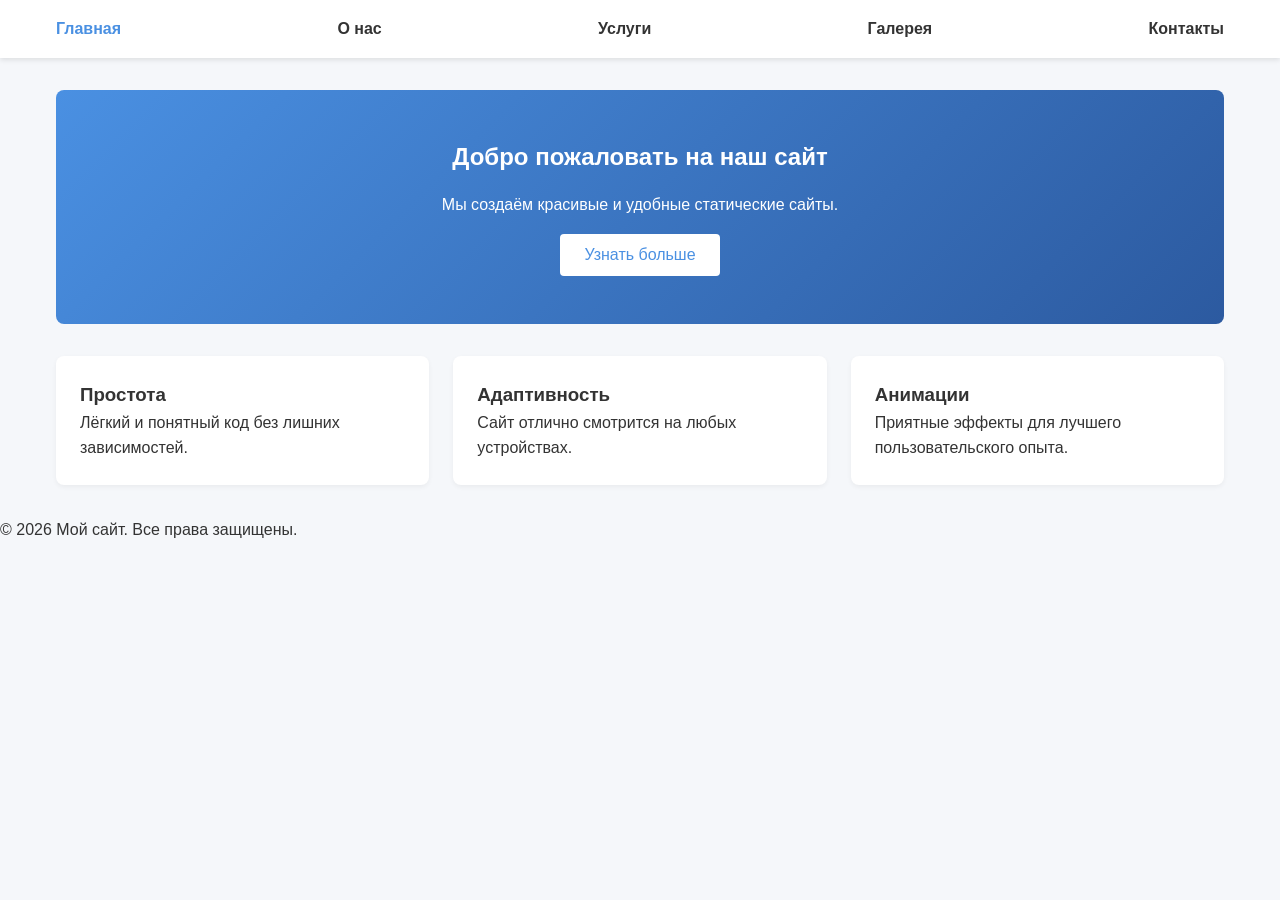
==== index.html @ 513c691a "Add new files and modifed README.md" ====
<!DOCTYPE html>
<html lang="en">
<head>
    <meta charset="UTF-8">
    <meta name="viewport" content="width=device-width, initial-scale=1.0">
    <title>Document</title>
</head>
<body>
     <meta charset="UTF-8" />
  <meta name="viewport" content="width=device-width, initial-scale=1.0" />
  <title>Главная | Мой сайт</title>
  <link rel="stylesheet" href="css/style.css" />
</head>
<body>
  <header>
    <nav>
      <a href="index.html" class="active">Главная</a>
      <a href="about.html">О нас</a>
      <a href="services.html">Услуги</a>
      <a href="gallery.html">Галерея</a>
      <a href="contact.html">Контакты</a>
    </nav>
  </header>

  <main>
    <section class="hero">
      <h1>Добро пожаловать на наш сайт</h1>
      <p>Мы создаём красивые и удобные статические сайты.</p>
      <button id="cta-button">Узнать больше</button>
    </section>

    <section class="features">
      <div class="card fade-in">
        <h3>Простота</h3>
        <p>Лёгкий и понятный код без лишних зависимостей.</p>
      </div>
      <div class="card fade-in">
        <h3>Адаптивность</h3>
        <p>Сайт отлично смотрится на любых устройствах.</p>
      </div>
      <div class="card fade-in">
        <h3>Анимации</h3>
        <p>Приятные эффекты для лучшего пользовательского опыта.</p>
      </div>
    </section>
  </main>

  <footer>
    <p>&copy; 2026 Мой сайт. Все права защищены.</p>
  </footer>

  <script src="js/script.js"></script>
</body>
</html>
---- css/style.css ----
:root {
  --primary: #4a90e2;
  --secondary: #f5f7fa;
  --dark: #333;
  --light: #fff;
}

* { box-sizing: border-box; margin: 0; padding: 0; }

body {
  font-family: Arial, sans-serif;
  line-height: 1.6;
  color: var(--dark);
  background: var(--secondary);
}

header {
  background: var(--light);
  padding: 1rem 0;
  box-shadow: 0 2px 5px rgba(0,0,0,0.1);
}

nav {
  max-width: 1200px;
  margin: 0 auto;
  display: flex;
  justify-content: space-between;
  align-items: center;
  flex-wrap: wrap;
  gap: 1rem;
  padding: 0 1rem;
}

nav a {
  text-decoration: none;
  color: var(--dark);
  font-weight: 600;
  transition: color 0.3s;
}

nav a:hover, nav a.active {
  color: var(--primary);
}

main {
  max-width: 1200px;
  margin: 2rem auto;
  padding: 0 1rem;
}

.hero {
  text-align: center;
  padding: 3rem 1rem;
  background: linear-gradient(135deg, var(--primary), #2c5aa0);
  color: var(--light);
  border-radius: 8px;
  margin-bottom: 2rem;
}

.hero h1 { margin-bottom: 1rem; }

#cta-button {
  margin-top: 1rem;
  padding: 0.75rem 1.5rem;
  background: var(--light);
  color: var(--primary);
  border: none;
  border-radius: 4px;
  cursor: pointer;
  font-size: 1rem;
  transition: transform 0.2s, background 0.2s;
}

#cta-button:hover {
  transform: scale(1.05);
  background: #eef2f7;
}

.features, .team, .services-grid, .gallery-grid {
  display: grid;
  grid-template-columns: repeat(auto-fit, minmax(300px, 1fr));
  gap: 1.5rem;
  margin-top: 2rem;
}

.card, .member, .service-card {
  background: var(--light);
  padding: 1.5rem;
  border-radius: 8px;
  box-shadow: 0 2px 5px rgba(0,0,0,0.05);
}

.member img {
  width: 100%;
  height: 250px;
  object-fit: cover;
  border-radius: 8px;
  margin-bottom: 1rem;
}

.service-card .action-btn {
  margin-top: 1rem;
  padding: 0.5rem 1rem;
  background: var(--primary);
  color: var(--light);
  border: none;
  border-radius: 4px;
  cursor: pointer;
}

.gallery-item {
  width: 100%;
  border-radius: 8px;
  display: block;
  transition: transform 0.3s ease;
}

.zoom-on-hover:hover { transform: scale(1.05); }

.contact-form-wrapper {
  max-width: 500px;
  margin: 0 auto;
}

form label { display: block; margin-top: 1rem; font-weight: 600; }
form input, form textarea {
  width: 100%;
  padding: 0.75rem;
  margin-top: 0.5rem;
  border: 1px solid #ccc;
  border-radius: 4px;
}

form button {
  margin-top: 1.5rem;
}
@keyframes shake {
  0% { transform: translateX(0); }
  10% { transform: translateX(-5px); }
  20% { transform: translateX(5px); }
  30% { transform: translateX(-5px); }
  40% { transform: translateX(5px); }
  50% { transform: translateX(-5px); }
  60% { transform: translateX(5px); }
  70% { transform: translateX(-5px); }
  80% { transform: translateX(5px); }
  90% { transform: translateX(-5px); }
  100% { transform: translateX(0); }
}
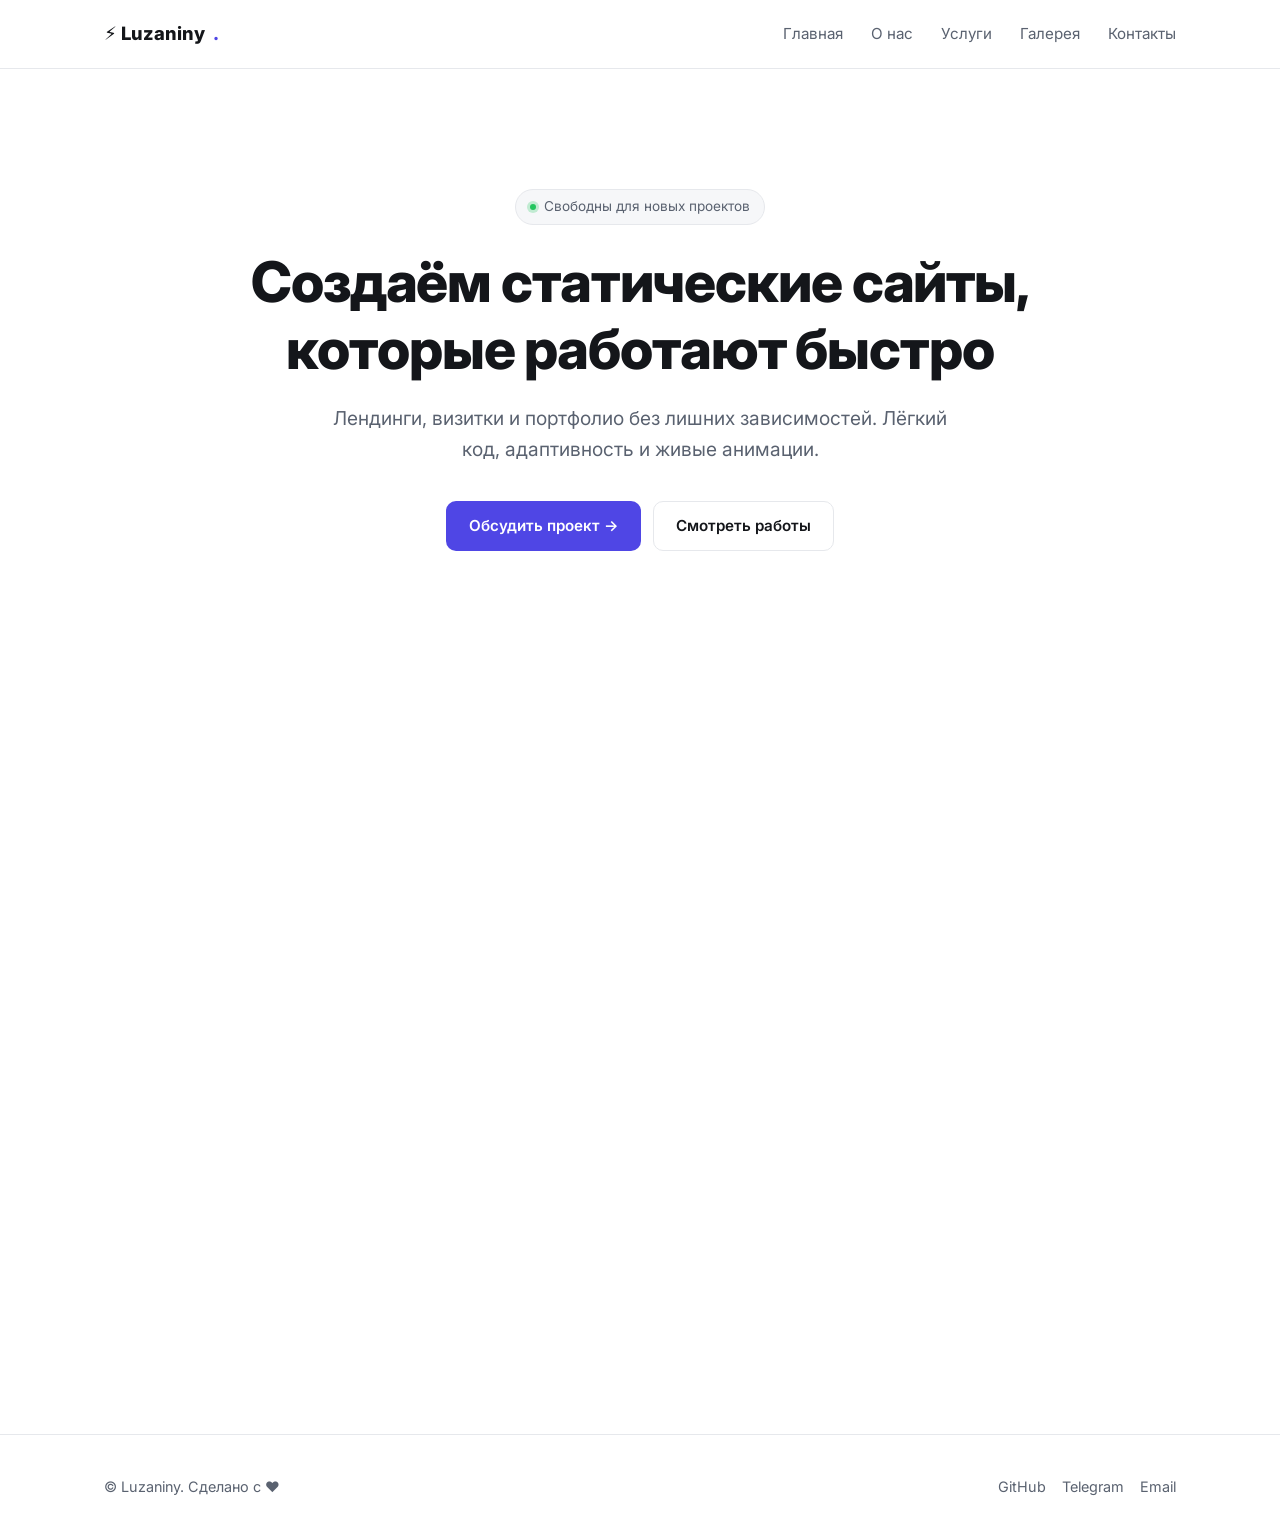
==== commit 9a0f48d1: "Updates all files" ====
--- a/index.html
+++ b/index.html
@@ -1,54 +1,116 @@
 <!DOCTYPE html>
-<html lang="en">
+<html lang="ru">
 <head>
-    <meta charset="UTF-8">
-    <meta name="viewport" content="width=device-width, initial-scale=1.0">
-    <title>Document</title>
-</head>
-<body>
-     <meta charset="UTF-8" />
+  <meta charset="UTF-8" />
   <meta name="viewport" content="width=device-width, initial-scale=1.0" />
-  <title>Главная | Мой сайт</title>
+  <title>Luzaniny — создание статических сайтов</title>
+  <meta name="description" content="Создаём быстрые, адаптивные и красивые статические сайты. Лендинги, визитки, портфолио." />
+  <link rel="icon" href="data:image/svg+xml,<svg xmlns='http://www.w3.org/2000/svg' viewBox='0 0 100 100'><text y='.9em' font-size='90'>⚡</text></svg>" />
+  <link rel="preconnect" href="https://fonts.googleapis.com" />
+  <link rel="preconnect" href="https://fonts.gstatic.com" crossorigin />
+  <link href="https://fonts.googleapis.com/css2?family=Inter:wght@400;500;600;700;800&display=swap" rel="stylesheet" />
   <link rel="stylesheet" href="css/style.css" />
 </head>
 <body>
-  <header>
-    <nav>
-      <a href="index.html" class="active">Главная</a>
-      <a href="about.html">О нас</a>
-      <a href="services.html">Услуги</a>
-      <a href="gallery.html">Галерея</a>
-      <a href="contact.html">Контакты</a>
-    </nav>
+
+  <header class="site-header">
+    <div class="container nav">
+      <a href="index.html" class="logo">⚡ Luzaniny<span>.</span></a>
+      <ul class="nav-links" id="navLinks">
+        <li><a href="index.html">Главная</a></li>
+        <li><a href="about.html">О нас</a></li>
+        <li><a href="services.html">Услуги</a></li>
+        <li><a href="gallery.html">Галерея</a></li>
+        <li><a href="contacts.html">Контакты</a></li>
+      </ul>
+      <button class="burger" id="burger" aria-label="Меню">
+        <span></span><span></span><span></span>
+      </button>
+    </div>
   </header>
 
   <main>
-    <section class="hero">
-      <h1>Добро пожаловать на наш сайт</h1>
-      <p>Мы создаём красивые и удобные статические сайты.</p>
-      <button id="cta-button">Узнать больше</button>
+    <section class="hero container">
+      <div class="badge">Свободны для новых проектов</div>
+      <h1>Создаём статические сайты,<br />которые работают быстро</h1>
+      <p class="lead">
+        Лендинги, визитки и портфолио без лишних зависимостей.
+        Лёгкий код, адаптивность и живые анимации.
+      </p>
+      <div class="hero-actions">
+        <a href="contacts.html" class="btn btn-primary">Обсудить проект →</a>
+        <a href="gallery.html" class="btn btn-ghost">Смотреть работы</a>
+      </div>
     </section>
 
-    <section class="features">
-      <div class="card fade-in">
-        <h3>Простота</h3>
-        <p>Лёгкий и понятный код без лишних зависимостей.</p>
+    <section class="container">
+      <div class="section-head reveal">
+        <h2>Почему мы</h2>
+        <p>Три принципа, на которых строим каждый проект</p>
       </div>
-      <div class="card fade-in">
-        <h3>Адаптивность</h3>
-        <p>Сайт отлично смотрится на любых устройствах.</p>
+
+      <div class="features-grid">
+        <article class="feature reveal">
+          <div class="feature-icon">⚡</div>
+          <h3>Загрузка меньше секунды</h3>
+          <p>Чистый HTML и CSS без тяжёлых библиотек.</p>
+        </article>
+        <article class="feature reveal">
+          <div class="feature-icon">📱</div>
+          <h3>Идеально на любом экране</h3>
+          <p>От смартфона до 4K-монитора — без потери смысла.</p>
+        </article>
+        <article class="feature reveal">
+          <div class="feature-icon">✨</div>
+          <h3>Живые эффекты</h3>
+          <p>Микроанимации, которые помогают, а не мешают.</p>
+        </article>
       </div>
-      <div class="card fade-in">
-        <h3>Анимации</h3>
-        <p>Приятные эффекты для лучшего пользовательского опыта.</p>
+    </section>
+
+    <section class="container">
+      <div class="section-head reveal">
+        <h2>Что мы делаем</h2>
+        <p>Коротко о ключевых направлениях</p>
+      </div>
+      <div class="cards-grid">
+        <a href="services.html" class="card reveal">
+          <div class="card-thumb">💻</div>
+          <div class="card-body">
+            <h3>Лендинги</h3>
+            <p>Одностраничники, которые продают.</p>
+          </div>
+        </a>
+        <a href="services.html" class="card reveal">
+          <div class="card-thumb">🎨</div>
+          <div class="card-body">
+            <h3>Портфолио</h3>
+            <p>Сайты для креативных профессионалов.</p>
+          </div>
+        </a>
+        <a href="services.html" class="card reveal">
+          <div class="card-thumb">🚀</div>
+          <div class="card-body">
+            <h3>Визитки</h3>
+            <p>Компактные сайты для бизнеса.</p>
+          </div>
+        </a>
       </div>
     </section>
   </main>
 
   <footer>
-    <p>&copy; 2026 Мой сайт. Все права защищены.</p>
+    <div class="container footer-inner">
+      <div>© <span id="year"></span> Luzaniny. Сделано с ♥</div>
+      <div class="socials">
+        <a href="https://github.com/luzaninyhsema-dev" target="_blank" rel="noopener">GitHub</a>
+        <a href="https://t.me/" target="_blank" rel="noopener">Telegram</a>
+        <a href="mailto:hello@example.com">Email</a>
+      </div>
+    </div>
   </footer>
 
-  <script src="js/script.js"></script>
+  <button class="to-top" id="toTop" aria-label="Наверх">↑</button>
+  <script src="js/main.js"></script>
 </body>
 </html>
--- a/css/style.css
+++ b/css/style.css
@@ -1,149 +1,534 @@
+/* ---------- Переменные ---------- */
 :root {
-  --primary: #4a90e2;
-  --secondary: #f5f7fa;
-  --dark: #333;
-  --light: #fff;
-}
-
+  --bg: #ffffff;
+  --bg-soft: #f6f7f9;
+  --text: #14161a;
+  --text-soft: #5a6270;
+  --border: #e6e8ec;
+  --accent: #4f46e5;
+  --accent-hover: #4338ca;
+  --radius: 14px;
+  --shadow: 0 8px 24px rgba(20, 22, 26, 0.06);
+  --shadow-lg: 0 16px 40px rgba(20, 22, 26, 0.10);
+  --max: 1120px;
+  --pad: 24px;
+}
+
+@media (prefers-color-scheme: dark) {
+  :root {
+    --bg: #0e1014;
+    --bg-soft: #161a21;
+    --text: #f2f4f8;
+    --text-soft: #a1a8b4;
+    --border: #232833;
+    --accent: #818cf8;
+    --accent-hover: #a5b4fc;
+    --shadow: 0 8px 24px rgba(0,0,0,0.4);
+    --shadow-lg: 0 16px 40px rgba(0,0,0,0.55);
+  }
+}
+
+/* ---------- База ---------- */
 * { box-sizing: border-box; margin: 0; padding: 0; }
+html { scroll-behavior: smooth; }
 
 body {
-  font-family: Arial, sans-serif;
+  font-family: 'Inter', system-ui, -apple-system, 'Segoe UI', Roboto, sans-serif;
+  background: var(--bg);
+  color: var(--text);
   line-height: 1.6;
-  color: var(--dark);
-  background: var(--secondary);
-}
-
-header {
-  background: var(--light);
-  padding: 1rem 0;
-  box-shadow: 0 2px 5px rgba(0,0,0,0.1);
-}
-
-nav {
-  max-width: 1200px;
+  -webkit-font-smoothing: antialiased;
+  transition: background .3s, color .3s;
+}
+
+img { max-width: 100%; display: block; }
+a { color: inherit; text-decoration: none; }
+h1, h2, h3 { line-height: 1.2; letter-spacing: -0.02em; }
+h1 { font-size: clamp(2rem, 5vw, 3.5rem); font-weight: 800; }
+h2 { font-size: clamp(1.6rem, 3.5vw, 2.4rem); font-weight: 700; }
+h3 { font-size: 1.15rem; font-weight: 600; }
+
+.container {
+  max-width: var(--max);
   margin: 0 auto;
-  display: flex;
+  padding: 0 var(--pad);
+}
+
+section { padding: 96px 0; }
+
+/* ---------- Кнопки ---------- */
+.btn {
+  display: inline-flex;
+  align-items: center;
+  gap: 8px;
+  padding: 12px 22px;
+  border-radius: 10px;
+  font-weight: 600;
+  font-size: 0.95rem;
+  border: 1px solid transparent;
+  cursor: pointer;
+  transition: transform .15s, background .2s, border-color .2s, color .2s;
+  font-family: inherit;
+}
+.btn:active { transform: scale(0.98); }
+.btn-primary { background: var(--accent); color: #fff; }
+.btn-primary:hover { background: var(--accent-hover); }
+.btn-ghost {
+  background: transparent;
+  border-color: var(--border);
+  color: var(--text);
+}
+.btn-ghost:hover { border-color: var(--accent); color: var(--accent); }
+
+/* ---------- Header ---------- */
+.site-header {
+  position: sticky;
+  top: 0;
+  z-index: 100;
+  background: color-mix(in srgb, var(--bg) 85%, transparent);
+  backdrop-filter: blur(12px);
+  border-bottom: 1px solid var(--border);
+}
+.nav {
+  display: flex;
+  align-items: center;
   justify-content: space-between;
-  align-items: center;
+  height: 68px;
+}
+.logo {
+  font-weight: 800;
+  font-size: 1.15rem;
+  display: flex;
+  align-items: center;
+  gap: 8px;
+}
+.logo span { color: var(--accent); }
+
+.nav-links {
+  display: flex;
+  gap: 28px;
+  list-style: none;
+}
+.nav-links a {
+  font-size: 0.95rem;
+  color: var(--text-soft);
+  transition: color .2s;
+  padding: 6px 0;
+  position: relative;
+}
+.nav-links a:hover { color: var(--text); }
+.nav-links a.active {
+  color: var(--accent);
+  font-weight: 600;
+}
+.nav-links a.active::after {
+  content: '';
+  position: absolute;
+  left: 0; right: 0; bottom: -2px;
+  height: 2px;
+  background: var(--accent);
+  border-radius: 2px;
+}
+
+.burger {
+  display: none;
+  background: none;
+  border: none;
+  cursor: pointer;
+  width: 40px;
+  height: 40px;
+  flex-direction: column;
+  justify-content: center;
+  gap: 5px;
+  align-items: center;
+}
+.burger span {
+  display: block;
+  width: 22px;
+  height: 2px;
+  background: var(--text);
+  transition: .25s;
+}
+
+/* ---------- Hero ---------- */
+.hero { padding: 120px 0 96px; text-align: center; }
+.hero p.lead {
+  font-size: clamp(1rem, 2vw, 1.2rem);
+  color: var(--text-soft);
+  max-width: 640px;
+  margin: 20px auto 36px;
+}
+.hero-actions {
+  display: flex;
+  gap: 12px;
+  justify-content: center;
   flex-wrap: wrap;
-  gap: 1rem;
-  padding: 0 1rem;
-}
-
-nav a {
-  text-decoration: none;
-  color: var(--dark);
-  font-weight: 600;
-  transition: color 0.3s;
-}
-
-nav a:hover, nav a.active {
-  color: var(--primary);
-}
-
-main {
-  max-width: 1200px;
-  margin: 2rem auto;
-  padding: 0 1rem;
-}
-
-.hero {
+}
+
+.badge {
+  display: inline-flex;
+  align-items: center;
+  gap: 8px;
+  padding: 6px 14px;
+  border-radius: 999px;
+  border: 1px solid var(--border);
+  background: var(--bg-soft);
+  color: var(--text-soft);
+  font-size: 0.85rem;
+  margin-bottom: 24px;
+}
+.badge::before {
+  content: '';
+  width: 6px; height: 6px;
+  background: #22c55e;
+  border-radius: 50%;
+  box-shadow: 0 0 0 3px color-mix(in srgb, #22c55e 25%, transparent);
+}
+
+/* ---------- Секции ---------- */
+.section-head {
   text-align: center;
-  padding: 3rem 1rem;
-  background: linear-gradient(135deg, var(--primary), #2c5aa0);
-  color: var(--light);
-  border-radius: 8px;
-  margin-bottom: 2rem;
-}
-
-.hero h1 { margin-bottom: 1rem; }
-
-#cta-button {
-  margin-top: 1rem;
-  padding: 0.75rem 1.5rem;
-  background: var(--light);
-  color: var(--primary);
+  max-width: 640px;
+  margin: 0 auto;
+}
+.section-head p { color: var(--text-soft); margin-top: 12px; }
+
+/* ---------- Features ---------- */
+.features-grid {
+  display: grid;
+  grid-template-columns: repeat(auto-fit, minmax(260px, 1fr));
+  gap: 20px;
+  margin-top: 56px;
+}
+.feature {
+  background: var(--bg-soft);
+  border: 1px solid var(--border);
+  padding: 28px;
+  border-radius: var(--radius);
+  transition: transform .25s, box-shadow .25s, border-color .25s;
+}
+.feature:hover {
+  transform: translateY(-4px);
+  box-shadow: var(--shadow-lg);
+  border-color: color-mix(in srgb, var(--accent) 40%, var(--border));
+}
+.feature-icon {
+  font-size: 1.6rem;
+  width: 46px;
+  height: 46px;
+  display: flex;
+  align-items: center;
+  justify-content: center;
+  background: color-mix(in srgb, var(--accent) 12%, transparent);
+  border-radius: 12px;
+  margin-bottom: 18px;
+}
+.feature p { color: var(--text-soft); margin-top: 8px; font-size: 0.95rem; }
+
+/* ---------- Общий grid карточек ---------- */
+.cards-grid {
+  display: grid;
+  grid-template-columns: repeat(auto-fit, minmax(280px, 1fr));
+  gap: 20px;
+  margin-top: 56px;
+}
+.card {
+  border-radius: var(--radius);
+  overflow: hidden;
+  border: 1px solid var(--border);
+  background: var(--bg-soft);
+  transition: transform .25s, box-shadow .25s;
+}
+.card:hover { transform: translateY(-4px); box-shadow: var(--shadow-lg); }
+.card-thumb {
+  aspect-ratio: 16 / 10;
+  display: flex;
+  align-items: center;
+  justify-content: center;
+  color: #fff;
+  font-size: 2rem;
+  font-weight: 800;
+  background: linear-gradient(135deg, var(--accent), color-mix(in srgb, var(--accent) 40%, #ec4899));
+}
+.card-body { padding: 20px; }
+.card-body p { color: var(--text-soft); font-size: 0.92rem; margin-top: 6px; }
+
+/* ---------- About page ---------- */
+.about-grid {
+  display: grid;
+  grid-template-columns: 1.2fr 1fr;
+  gap: 60px;
+  align-items: center;
+  margin-top: 40px;
+}
+.about-text p { color: var(--text-soft); margin-bottom: 16px; }
+.about-text h2 { margin-bottom: 20px; }
+.about-visual {
+  aspect-ratio: 1;
+  border-radius: var(--radius);
+  background: linear-gradient(135deg, var(--accent), color-mix(in srgb, var(--accent) 40%, #ec4899));
+  display: flex;
+  align-items: center;
+  justify-content: center;
+  font-size: 5rem;
+  color: #fff;
+}
+
+.stats {
+  display: grid;
+  grid-template-columns: repeat(3, 1fr);
+  gap: 20px;
+  margin-top: 64px;
+}
+.stat {
+  text-align: center;
+  padding: 24px;
+  border: 1px solid var(--border);
+  border-radius: var(--radius);
+  background: var(--bg-soft);
+}
+.stat b {
+  display: block;
+  font-size: 2rem;
+  color: var(--accent);
+  font-weight: 800;
+}
+.stat span { color: var(--text-soft); font-size: 0.9rem; }
+
+/* ---------- Services ---------- */
+.services-list {
+  display: grid;
+  gap: 20px;
+  margin-top: 56px;
+}
+.service {
+  display: grid;
+  grid-template-columns: 60px 1fr auto;
+  gap: 24px;
+  align-items: center;
+  padding: 28px;
+  border: 1px solid var(--border);
+  border-radius: var(--radius);
+  background: var(--bg-soft);
+  transition: transform .25s, box-shadow .25s, border-color .25s;
+}
+.service:hover {
+  transform: translateY(-3px);
+  box-shadow: var(--shadow-lg);
+  border-color: color-mix(in srgb, var(--accent) 40%, var(--border));
+}
+.service-icon {
+  font-size: 1.8rem;
+  width: 60px;
+  height: 60px;
+  display: flex;
+  align-items: center;
+  justify-content: center;
+  background: color-mix(in srgb, var(--accent) 12%, transparent);
+  border-radius: 14px;
+}
+.service-body p { color: var(--text-soft); margin-top: 6px; font-size: 0.95rem; }
+.service-price {
+  font-weight: 700;
+  color: var(--accent);
+  font-size: 1.1rem;
+  white-space: nowrap;
+}
+
+/* ---------- Gallery ---------- */
+.gallery-grid {
+  display: grid;
+  grid-template-columns: repeat(auto-fill, minmax(240px, 1fr));
+  gap: 16px;
+  margin-top: 56px;
+}
+.gallery-item {
+  aspect-ratio: 1;
+  border-radius: var(--radius);
+  overflow: hidden;
+  cursor: pointer;
+  position: relative;
+  background: linear-gradient(135deg, var(--accent), color-mix(in srgb, var(--accent) 40%, #ec4899));
+  display: flex;
+  align-items: center;
+  justify-content: center;
+  color: #fff;
+  font-size: 2.2rem;
+  font-weight: 800;
+  transition: transform .3s, box-shadow .3s;
+}
+.gallery-item:hover { transform: scale(1.03); box-shadow: var(--shadow-lg); }
+.gallery-item::after {
+  content: '🔍';
+  position: absolute;
+  inset: 0;
+  background: rgba(0,0,0,0.4);
+  display: flex;
+  align-items: center;
+  justify-content: center;
+  font-size: 2rem;
+  opacity: 0;
+  transition: opacity .25s;
+}
+.gallery-item:hover::after { opacity: 1; }
+
+/* Lightbox */
+.lightbox {
+  position: fixed;
+  inset: 0;
+  background: rgba(0,0,0,0.85);
+  z-index: 999;
+  display: none;
+  align-items: center;
+  justify-content: center;
+  padding: 24px;
+  cursor: zoom-out;
+}
+.lightbox.open { display: flex; }
+.lightbox-content {
+  max-width: 90vw;
+  max-height: 90vh;
+  color: #fff;
+  font-size: 5rem;
+  font-weight: 800;
+  padding: 60px 80px;
+  border-radius: var(--radius);
+  background: linear-gradient(135deg, var(--accent), color-mix(in srgb, var(--accent) 40%, #ec4899));
+}
+
+/* ---------- Contact ---------- */
+.contact-wrap {
+  display: grid;
+  grid-template-columns: 1fr 1.2fr;
+  gap: 60px;
+  margin-top: 56px;
+}
+.contact-info p { color: var(--text-soft); margin-bottom: 24px; }
+.contact-item {
+  display: flex;
+  align-items: center;
+  gap: 14px;
+  padding: 14px 0;
+  border-bottom: 1px solid var(--border);
+}
+.contact-item:last-child { border-bottom: none; }
+.contact-item b { display: block; }
+.contact-item span { color: var(--text-soft); font-size: 0.9rem; }
+.contact-item .icon {
+  font-size: 1.3rem;
+  width: 42px; height: 42px;
+  display: flex; align-items: center; justify-content: center;
+  background: color-mix(in srgb, var(--accent) 12%, transparent);
+  border-radius: 10px;
+}
+
+.contact-form {
+  display: grid;
+  gap: 14px;
+}
+.contact-form input,
+.contact-form textarea {
+  width: 100%;
+  padding: 14px 16px;
+  border-radius: 10px;
+  border: 1px solid var(--border);
+  background: var(--bg);
+  color: var(--text);
+  font-family: inherit;
+  font-size: 0.95rem;
+  transition: border-color .2s, box-shadow .2s;
+}
+.contact-form input:focus,
+.contact-form textarea:focus {
+  outline: none;
+  border-color: var(--accent);
+  box-shadow: 0 0 0 3px color-mix(in srgb, var(--accent) 20%, transparent);
+}
+.contact-form textarea { min-height: 140px; resize: vertical; }
+
+/* ---------- Footer ---------- */
+footer {
+  padding: 40px 0;
+  border-top: 1px solid var(--border);
+}
+.footer-inner {
+  display: flex;
+  justify-content: space-between;
+  align-items: center;
+  flex-wrap: wrap;
+  gap: 16px;
+  color: var(--text-soft);
+  font-size: 0.9rem;
+}
+.socials { display: flex; gap: 16px; }
+.socials a { transition: color .2s; }
+.socials a:hover { color: var(--accent); }
+
+/* ---------- Наверх ---------- */
+.to-top {
+  position: fixed;
+  bottom: 24px;
+  right: 24px;
+  width: 44px;
+  height: 44px;
+  border-radius: 50%;
+  background: var(--accent);
+  color: #fff;
   border: none;
-  border-radius: 4px;
   cursor: pointer;
-  font-size: 1rem;
-  transition: transform 0.2s, background 0.2s;
-}
-
-#cta-button:hover {
-  transform: scale(1.05);
-  background: #eef2f7;
-}
-
-.features, .team, .services-grid, .gallery-grid {
-  display: grid;
-  grid-template-columns: repeat(auto-fit, minmax(300px, 1fr));
-  gap: 1.5rem;
-  margin-top: 2rem;
-}
-
-.card, .member, .service-card {
-  background: var(--light);
-  padding: 1.5rem;
-  border-radius: 8px;
-  box-shadow: 0 2px 5px rgba(0,0,0,0.05);
-}
-
-.member img {
-  width: 100%;
-  height: 250px;
-  object-fit: cover;
-  border-radius: 8px;
-  margin-bottom: 1rem;
-}
-
-.service-card .action-btn {
-  margin-top: 1rem;
-  padding: 0.5rem 1rem;
-  background: var(--primary);
-  color: var(--light);
-  border: none;
-  border-radius: 4px;
-  cursor: pointer;
-}
-
-.gallery-item {
-  width: 100%;
-  border-radius: 8px;
-  display: block;
-  transition: transform 0.3s ease;
-}
-
-.zoom-on-hover:hover { transform: scale(1.05); }
-
-.contact-form-wrapper {
-  max-width: 500px;
-  margin: 0 auto;
-}
-
-form label { display: block; margin-top: 1rem; font-weight: 600; }
-form input, form textarea {
-  width: 100%;
-  padding: 0.75rem;
-  margin-top: 0.5rem;
-  border: 1px solid #ccc;
-  border-radius: 4px;
-}
-
-form button {
-  margin-top: 1.5rem;
-}
-@keyframes shake {
-  0% { transform: translateX(0); }
-  10% { transform: translateX(-5px); }
-  20% { transform: translateX(5px); }
-  30% { transform: translateX(-5px); }
-  40% { transform: translateX(5px); }
-  50% { transform: translateX(-5px); }
-  60% { transform: translateX(5px); }
-  70% { transform: translateX(-5px); }
-  80% { transform: translateX(5px); }
-  90% { transform: translateX(-5px); }
-  100% { transform: translateX(0); }
-}
+  display: flex;
+  align-items: center;
+  justify-content: center;
+  opacity: 0;
+  pointer-events: none;
+  transition: opacity .3s, transform .3s;
+  box-shadow: var(--shadow-lg);
+  font-size: 1.2rem;
+  z-index: 90;
+}
+.to-top.visible { opacity: 1; pointer-events: auto; }
+.to-top:hover { transform: translateY(-3px); }
+
+/* ---------- Появление при скролле ---------- */
+.reveal {
+  opacity: 0;
+  transform: translateY(24px);
+  transition: opacity .7s ease, transform .7s ease;
+}
+.reveal.visible { opacity: 1; transform: none; }
+
+/* ---------- Адаптив ---------- */
+@media (max-width: 860px) {
+  .about-grid,
+  .contact-wrap { grid-template-columns: 1fr; gap: 40px; }
+  .service { grid-template-columns: 60px 1fr; }
+  .service-price { grid-column: 2; }
+}
+
+@media (max-width: 760px) {
+  section { padding: 72px 0; }
+  .hero { padding: 80px 0 64px; }
+  .nav-links {
+    position: fixed;
+    inset: 68px 0 auto 0;
+    flex-direction: column;
+    background: var(--bg);
+    border-bottom: 1px solid var(--border);
+    padding: 20px var(--pad);
+    gap: 16px;
+    transform: translateY(-120%);
+    transition: transform .3s;
+  }
+  .nav-links.open { transform: translateY(0); }
+  .burger { display: flex; }
+  .burger.open span:nth-child(1) { transform: translateY(7px) rotate(45deg); }
+  .burger.open span:nth-child(2) { opacity: 0; }
+  .burger.open span:nth-child(3) { transform: translateY(-7px) rotate(-45deg); }
+  .stats { grid-template-columns: 1fr; }
+}
+
+@media (prefers-reduced-motion: reduce) {
+  * { animation: none !important; transition: none !important; }
+  html { scroll-behavior: auto; }
+  .reveal { opacity: 1; transform: none; }
+}
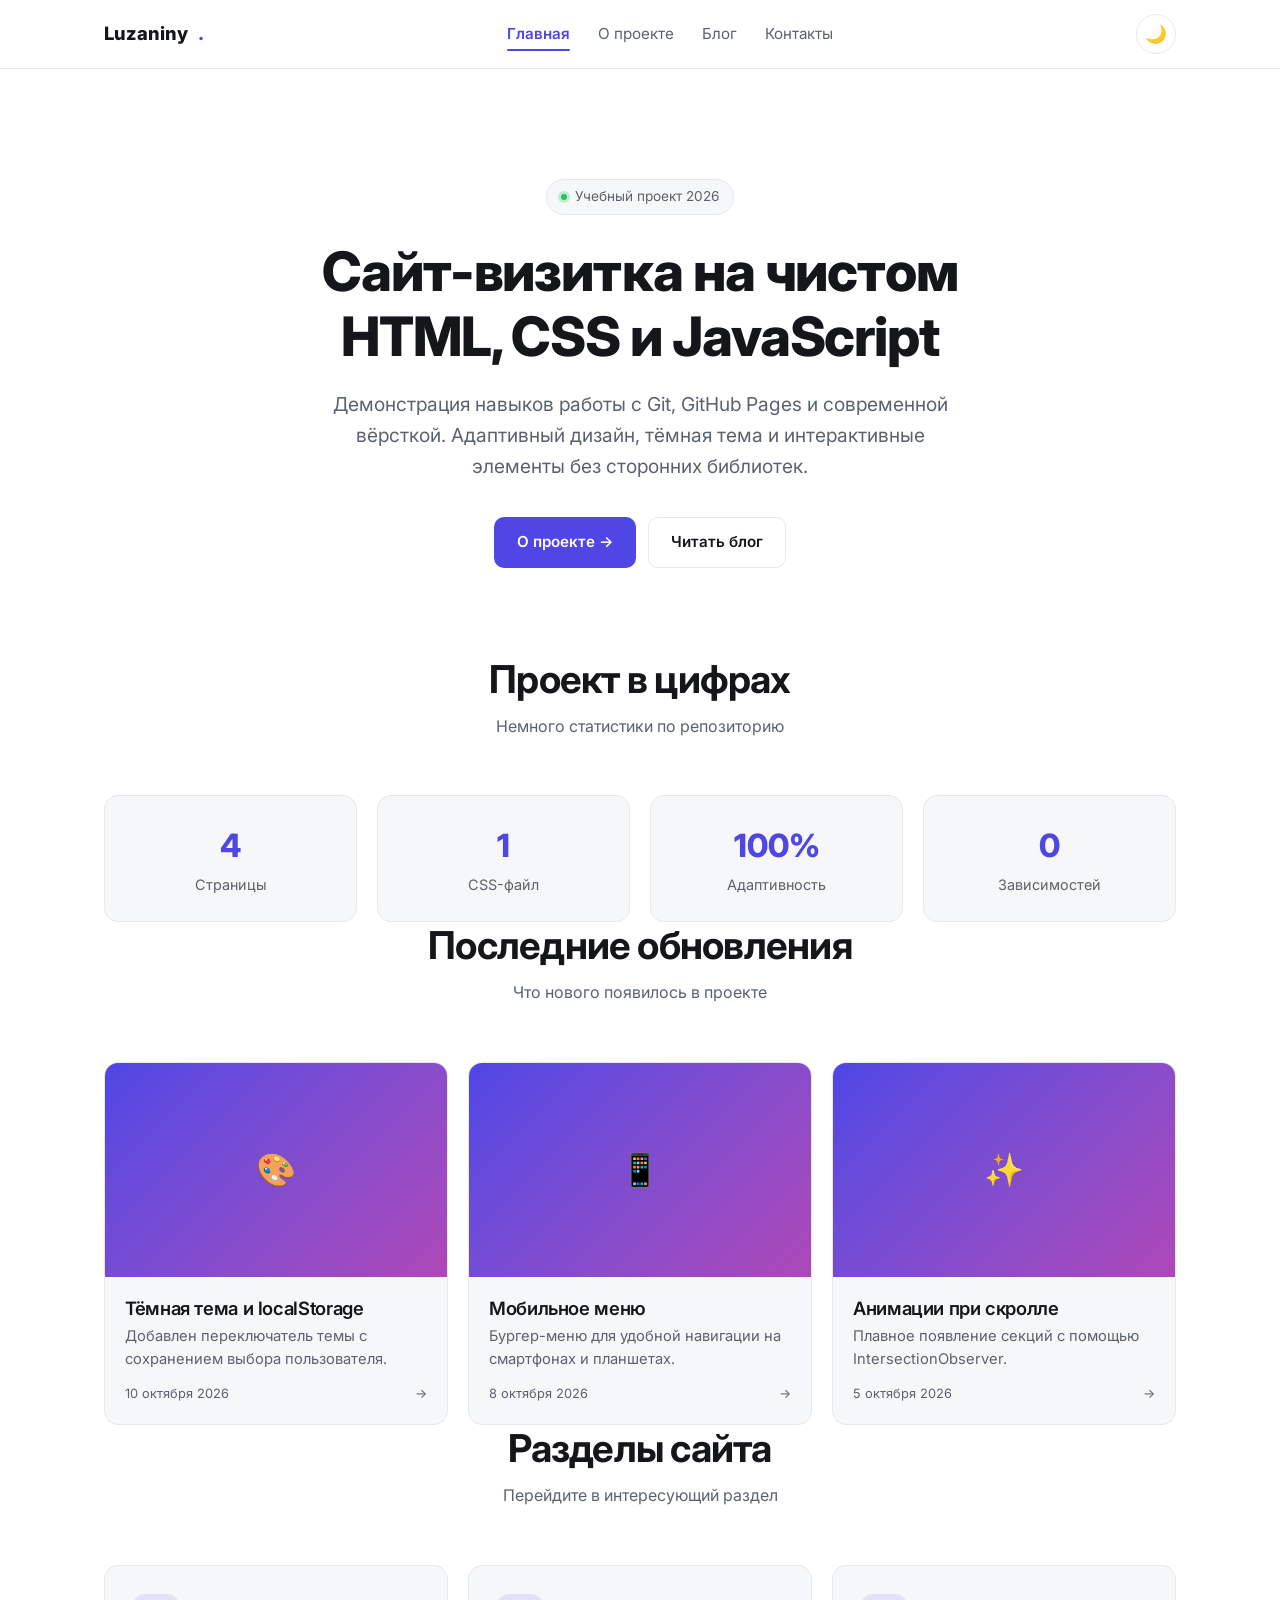
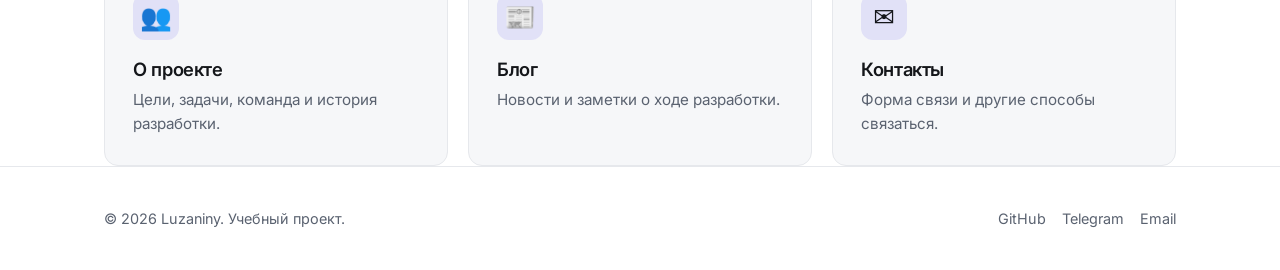
==== commit 5fc811ad: "Update all files" ====
--- a/index.html
+++ b/index.html
@@ -3,8 +3,8 @@
 <head>
   <meta charset="UTF-8" />
   <meta name="viewport" content="width=device-width, initial-scale=1.0" />
-  <title>Luzaniny — создание статических сайтов</title>
-  <meta name="description" content="Создаём быстрые, адаптивные и красивые статические сайты. Лендинги, визитки, портфолио." />
+  <title>Luzaniny — сайт-визитка</title>
+  <meta name="description" content="Учебный проект: статический сайт-визитка на HTML, CSS и JavaScript, размещённый на GitHub Pages." />
   <link rel="icon" href="data:image/svg+xml,<svg xmlns='http://www.w3.org/2000/svg' viewBox='0 0 100 100'><text y='.9em' font-size='90'>⚡</text></svg>" />
   <link rel="preconnect" href="https://fonts.googleapis.com" />
   <link rel="preconnect" href="https://fonts.gstatic.com" crossorigin />
@@ -15,85 +15,121 @@
 
   <header class="site-header">
     <div class="container nav">
-      <a href="index.html" class="logo">⚡ Luzaniny<span>.</span></a>
+      <a href="index.html" class="logo">
+        <img src="img/logo.png" alt="Логотип" onerror="this.style.display='none'" />
+        Luzaniny<span>.</span>
+      </a>
       <ul class="nav-links" id="navLinks">
         <li><a href="index.html">Главная</a></li>
-        <li><a href="about.html">О нас</a></li>
-        <li><a href="services.html">Услуги</a></li>
-        <li><a href="gallery.html">Галерея</a></li>
-        <li><a href="contacts.html">Контакты</a></li>
+        <li><a href="about.html">О проекте</a></li>
+        <li><a href="blog.html">Блог</a></li>
+        <li><a href="contact.html">Контакты</a></li>
       </ul>
-      <button class="burger" id="burger" aria-label="Меню">
-        <span></span><span></span><span></span>
-      </button>
+      <div class="nav-actions">
+        <button class="theme-toggle" id="themeToggle" aria-label="Сменить тему">🌙</button>
+        <button class="burger" id="burger" aria-label="Меню">
+          <span></span><span></span><span></span>
+        </button>
+      </div>
     </div>
   </header>
 
   <main>
+    <!-- HERO -->
     <section class="hero container">
-      <div class="badge">Свободны для новых проектов</div>
-      <h1>Создаём статические сайты,<br />которые работают быстро</h1>
+      <div class="badge">Учебный проект 2026</div>
+      <h1>Сайт-визитка на чистом<br />HTML, CSS и JavaScript</h1>
       <p class="lead">
-        Лендинги, визитки и портфолио без лишних зависимостей.
-        Лёгкий код, адаптивность и живые анимации.
+        Демонстрация навыков работы с Git, GitHub Pages и современной вёрсткой.
+        Адаптивный дизайн, тёмная тема и интерактивные элементы без сторонних библиотек.
       </p>
       <div class="hero-actions">
-        <a href="contacts.html" class="btn btn-primary">Обсудить проект →</a>
-        <a href="gallery.html" class="btn btn-ghost">Смотреть работы</a>
+        <a href="about.html" class="btn btn-primary">О проекте →</a>
+        <a href="blog.html" class="btn btn-ghost">Читать блог</a>
       </div>
     </section>
 
+    <!-- СТАТИСТИКА -->
     <section class="container">
       <div class="section-head reveal">
-        <h2>Почему мы</h2>
-        <p>Три принципа, на которых строим каждый проект</p>
+        <h2>Проект в цифрах</h2>
+        <p>Немного статистики по репозиторию</p>
       </div>
-
-      <div class="features-grid">
-        <article class="feature reveal">
-          <div class="feature-icon">⚡</div>
-          <h3>Загрузка меньше секунды</h3>
-          <p>Чистый HTML и CSS без тяжёлых библиотек.</p>
-        </article>
-        <article class="feature reveal">
-          <div class="feature-icon">📱</div>
-          <h3>Идеально на любом экране</h3>
-          <p>От смартфона до 4K-монитора — без потери смысла.</p>
-        </article>
-        <article class="feature reveal">
-          <div class="feature-icon">✨</div>
-          <h3>Живые эффекты</h3>
-          <p>Микроанимации, которые помогают, а не мешают.</p>
-        </article>
+      <div class="stats">
+        <div class="stat reveal">
+          <b data-count="4">0</b>
+          <span>Страницы</span>
+        </div>
+        <div class="stat reveal">
+          <b data-count="1">0</b>
+          <span>CSS-файл</span>
+        </div>
+        <div class="stat reveal">
+          <b data-count="100" data-suffix="%">0</b>
+          <span>Адаптивность</span>
+        </div>
+        <div class="stat reveal">
+          <b data-count="0">0</b>
+          <span>Зависимостей</span>
+        </div>
       </div>
     </section>
 
+    <!-- ПОСЛЕДНИЕ НОВОСТИ -->
     <section class="container">
       <div class="section-head reveal">
-        <h2>Что мы делаем</h2>
-        <p>Коротко о ключевых направлениях</p>
+        <h2>Последние обновления</h2>
+        <p>Что нового появилось в проекте</p>
       </div>
       <div class="cards-grid">
-        <a href="services.html" class="card reveal">
-          <div class="card-thumb">💻</div>
+        <a href="blog.html" class="card reveal">
+          <div class="card-thumb">🎨</div>
           <div class="card-body">
-            <h3>Лендинги</h3>
-            <p>Одностраничники, которые продают.</p>
+            <h3>Тёмная тема и localStorage</h3>
+            <p>Добавлен переключатель темы с сохранением выбора пользователя.</p>
+            <div class="card-meta"><span>10 октября 2026</span><span>→</span></div>
           </div>
         </a>
-        <a href="services.html" class="card reveal">
-          <div class="card-thumb">🎨</div>
+        <a href="blog.html" class="card reveal">
+          <div class="card-thumb">📱</div>
           <div class="card-body">
-            <h3>Портфолио</h3>
-            <p>Сайты для креативных профессионалов.</p>
+            <h3>Мобильное меню</h3>
+            <p>Бургер-меню для удобной навигации на смартфонах и планшетах.</p>
+            <div class="card-meta"><span>8 октября 2026</span><span>→</span></div>
           </div>
         </a>
-        <a href="services.html" class="card reveal">
-          <div class="card-thumb">🚀</div>
+        <a href="blog.html" class="card reveal">
+          <div class="card-thumb">✨</div>
           <div class="card-body">
-            <h3>Визитки</h3>
-            <p>Компактные сайты для бизнеса.</p>
+            <h3>Анимации при скролле</h3>
+            <p>Плавное появление секций с помощью IntersectionObserver.</p>
+            <div class="card-meta"><span>5 октября 2026</span><span>→</span></div>
           </div>
+        </a>
+      </div>
+    </section>
+
+    <!-- БЫСТРЫЕ ССЫЛКИ -->
+    <section class="container">
+      <div class="section-head reveal">
+        <h2>Разделы сайта</h2>
+        <p>Перейдите в интересующий раздел</p>
+      </div>
+      <div class="features-grid">
+        <a href="about.html" class="feature reveal">
+          <div class="feature-icon">👥</div>
+          <h3>О проекте</h3>
+          <p>Цели, задачи, команда и история разработки.</p>
+        </a>
+        <a href="blog.html" class="feature reveal">
+          <div class="feature-icon">📰</div>
+          <h3>Блог</h3>
+          <p>Новости и заметки о ходе разработки.</p>
+        </a>
+        <a href="contact.html" class="feature reveal">
+          <div class="feature-icon">✉️</div>
+          <h3>Контакты</h3>
+          <p>Форма связи и другие способы связаться.</p>
         </a>
       </div>
     </section>
@@ -101,7 +137,7 @@
 
   <footer>
     <div class="container footer-inner">
-      <div>© <span id="year"></span> Luzaniny. Сделано с ♥</div>
+      <div>© <span id="year"></span> Luzaniny. Учебный проект.</div>
       <div class="socials">
         <a href="https://github.com/luzaninyhsema-dev" target="_blank" rel="noopener">GitHub</a>
         <a href="https://t.me/" target="_blank" rel="noopener">Telegram</a>
@@ -111,6 +147,6 @@
   </footer>
 
   <button class="to-top" id="toTop" aria-label="Наверх">↑</button>
-  <script src="js/main.js"></script>
+  <script src="js/script.js"></script>
 </body>
 </html>
--- a/css/style.css
+++ b/css/style.css
@@ -1,4 +1,4 @@
-/* ---------- Переменные ---------- */
+/* ============ Переменные ============ */
 :root {
   --bg: #ffffff;
   --bg-soft: #f6f7f9;
@@ -14,8 +14,21 @@
   --pad: 24px;
 }
 
+/* Тёмная тема */
+html[data-theme="dark"] {
+  --bg: #0e1014;
+  --bg-soft: #161a21;
+  --text: #f2f4f8;
+  --text-soft: #a1a8b4;
+  --border: #232833;
+  --accent: #818cf8;
+  --accent-hover: #a5b4fc;
+  --shadow: 0 8px 24px rgba(0,0,0,0.4);
+  --shadow-lg: 0 16px 40px rgba(0,0,0,0.55);
+}
+
 @media (prefers-color-scheme: dark) {
-  :root {
+  html:not([data-theme="light"]) {
     --bg: #0e1014;
     --bg-soft: #161a21;
     --text: #f2f4f8;
@@ -28,7 +41,7 @@
   }
 }
 
-/* ---------- База ---------- */
+/* ============ База ============ */
 * { box-sizing: border-box; margin: 0; padding: 0; }
 html { scroll-behavior: smooth; }
 
@@ -44,487 +57,367 @@
 img { max-width: 100%; display: block; }
 a { color: inherit; text-decoration: none; }
 h1, h2, h3 { line-height: 1.2; letter-spacing: -0.02em; }
-h1 { font-size: clamp(2rem, 5vw, 3.5rem); font-weight: 800; }
+h1 { font-size: clamp(2rem, 5vw, 3.4rem); font-weight: 800; }
 h2 { font-size: clamp(1.6rem, 3.5vw, 2.4rem); font-weight: 700; }
 h3 { font-size: 1.15rem; font-weight: 600; }
 
-.container {
-  max-width: var(--max);
-  margin: 0 auto;
-  padding: 0 var(--pad);
-}
-
-section { padding: 96px 0; }
-
-/* ---------- Кнопки ---------- */
+.container { max-width: var(--max); margin: 0 auto; padding: 0 var(--pad); }
+section { padding: 88px 0; }
+
+/* ============ Кнопки ============ */
 .btn {
-  display: inline-flex;
-  align-items: center;
-  gap: 8px;
-  padding: 12px 22px;
-  border-radius: 10px;
-  font-weight: 600;
-  font-size: 0.95rem;
-  border: 1px solid transparent;
-  cursor: pointer;
+  display: inline-flex; align-items: center; gap: 8px;
+  padding: 12px 22px; border-radius: 10px;
+  font-weight: 600; font-size: 0.95rem;
+  border: 1px solid transparent; cursor: pointer;
   transition: transform .15s, background .2s, border-color .2s, color .2s;
   font-family: inherit;
 }
 .btn:active { transform: scale(0.98); }
 .btn-primary { background: var(--accent); color: #fff; }
 .btn-primary:hover { background: var(--accent-hover); }
-.btn-ghost {
-  background: transparent;
-  border-color: var(--border);
-  color: var(--text);
-}
+.btn-ghost { background: transparent; border-color: var(--border); color: var(--text); }
 .btn-ghost:hover { border-color: var(--accent); color: var(--accent); }
 
-/* ---------- Header ---------- */
+/* ============ Header ============ */
 .site-header {
-  position: sticky;
-  top: 0;
-  z-index: 100;
+  position: sticky; top: 0; z-index: 100;
   background: color-mix(in srgb, var(--bg) 85%, transparent);
   backdrop-filter: blur(12px);
   border-bottom: 1px solid var(--border);
 }
 .nav {
-  display: flex;
-  align-items: center;
-  justify-content: space-between;
+  display: flex; align-items: center; justify-content: space-between;
   height: 68px;
 }
 .logo {
-  font-weight: 800;
-  font-size: 1.15rem;
-  display: flex;
-  align-items: center;
-  gap: 8px;
-}
+  font-weight: 800; font-size: 1.15rem;
+  display: flex; align-items: center; gap: 10px;
+}
+.logo img { height: 28px; width: auto; }
 .logo span { color: var(--accent); }
 
-.nav-links {
-  display: flex;
-  gap: 28px;
-  list-style: none;
-}
+.nav-links { display: flex; gap: 28px; list-style: none; }
 .nav-links a {
-  font-size: 0.95rem;
-  color: var(--text-soft);
-  transition: color .2s;
-  padding: 6px 0;
-  position: relative;
+  font-size: 0.95rem; color: var(--text-soft);
+  transition: color .2s; padding: 6px 0; position: relative;
 }
 .nav-links a:hover { color: var(--text); }
-.nav-links a.active {
-  color: var(--accent);
-  font-weight: 600;
-}
+.nav-links a.active { color: var(--accent); font-weight: 600; }
 .nav-links a.active::after {
-  content: '';
-  position: absolute;
-  left: 0; right: 0; bottom: -2px;
-  height: 2px;
-  background: var(--accent);
-  border-radius: 2px;
-}
+  content: ''; position: absolute; left: 0; right: 0; bottom: -2px;
+  height: 2px; background: var(--accent); border-radius: 2px;
+}
+
+.nav-actions { display: flex; align-items: center; gap: 12px; }
+
+.theme-toggle {
+  background: none; border: 1px solid var(--border);
+  width: 40px; height: 40px; border-radius: 50%;
+  cursor: pointer; font-size: 1.1rem;
+  display: flex; align-items: center; justify-content: center;
+  transition: border-color .2s, transform .2s;
+  color: var(--text);
+}
+.theme-toggle:hover { border-color: var(--accent); transform: rotate(20deg); }
 
 .burger {
-  display: none;
-  background: none;
-  border: none;
-  cursor: pointer;
-  width: 40px;
-  height: 40px;
-  flex-direction: column;
-  justify-content: center;
-  gap: 5px;
-  align-items: center;
+  display: none; background: none; border: none;
+  cursor: pointer; width: 40px; height: 40px;
+  flex-direction: column; justify-content: center;
+  gap: 5px; align-items: center;
 }
 .burger span {
-  display: block;
-  width: 22px;
-  height: 2px;
-  background: var(--text);
-  transition: .25s;
-}
-
-/* ---------- Hero ---------- */
-.hero { padding: 120px 0 96px; text-align: center; }
+  display: block; width: 22px; height: 2px;
+  background: var(--text); transition: .25s;
+}
+
+/* ============ Hero ============ */
+.hero { padding: 110px 0 88px; text-align: center; }
 .hero p.lead {
   font-size: clamp(1rem, 2vw, 1.2rem);
-  color: var(--text-soft);
-  max-width: 640px;
+  color: var(--text-soft); max-width: 640px;
   margin: 20px auto 36px;
 }
 .hero-actions {
-  display: flex;
-  gap: 12px;
-  justify-content: center;
-  flex-wrap: wrap;
-}
-
+  display: flex; gap: 12px; justify-content: center; flex-wrap: wrap;
+}
 .badge {
-  display: inline-flex;
-  align-items: center;
-  gap: 8px;
-  padding: 6px 14px;
-  border-radius: 999px;
-  border: 1px solid var(--border);
-  background: var(--bg-soft);
-  color: var(--text-soft);
-  font-size: 0.85rem;
-  margin-bottom: 24px;
+  display: inline-flex; align-items: center; gap: 8px;
+  padding: 6px 14px; border-radius: 999px;
+  border: 1px solid var(--border); background: var(--bg-soft);
+  color: var(--text-soft); font-size: 0.85rem; margin-bottom: 24px;
 }
 .badge::before {
-  content: '';
-  width: 6px; height: 6px;
-  background: #22c55e;
-  border-radius: 50%;
+  content: ''; width: 6px; height: 6px;
+  background: #22c55e; border-radius: 50%;
   box-shadow: 0 0 0 3px color-mix(in srgb, #22c55e 25%, transparent);
 }
 
-/* ---------- Секции ---------- */
-.section-head {
-  text-align: center;
-  max-width: 640px;
-  margin: 0 auto;
-}
+/* ============ Секции ============ */
+.section-head { text-align: center; max-width: 640px; margin: 0 auto; }
 .section-head p { color: var(--text-soft); margin-top: 12px; }
 
-/* ---------- Features ---------- */
+/* ============ Features ============ */
 .features-grid {
-  display: grid;
-  grid-template-columns: repeat(auto-fit, minmax(260px, 1fr));
-  gap: 20px;
-  margin-top: 56px;
+  display: grid; grid-template-columns: repeat(auto-fit, minmax(260px, 1fr));
+  gap: 20px; margin-top: 56px;
 }
 .feature {
-  background: var(--bg-soft);
-  border: 1px solid var(--border);
-  padding: 28px;
-  border-radius: var(--radius);
+  background: var(--bg-soft); border: 1px solid var(--border);
+  padding: 28px; border-radius: var(--radius);
   transition: transform .25s, box-shadow .25s, border-color .25s;
 }
 .feature:hover {
-  transform: translateY(-4px);
-  box-shadow: var(--shadow-lg);
+  transform: translateY(-4px); box-shadow: var(--shadow-lg);
   border-color: color-mix(in srgb, var(--accent) 40%, var(--border));
 }
 .feature-icon {
-  font-size: 1.6rem;
-  width: 46px;
-  height: 46px;
-  display: flex;
-  align-items: center;
-  justify-content: center;
+  font-size: 1.6rem; width: 46px; height: 46px;
+  display: flex; align-items: center; justify-content: center;
   background: color-mix(in srgb, var(--accent) 12%, transparent);
-  border-radius: 12px;
-  margin-bottom: 18px;
+  border-radius: 12px; margin-bottom: 18px;
 }
 .feature p { color: var(--text-soft); margin-top: 8px; font-size: 0.95rem; }
 
-/* ---------- Общий grid карточек ---------- */
+/* ============ Cards ============ */
 .cards-grid {
-  display: grid;
-  grid-template-columns: repeat(auto-fit, minmax(280px, 1fr));
-  gap: 20px;
-  margin-top: 56px;
+  display: grid; grid-template-columns: repeat(auto-fit, minmax(280px, 1fr));
+  gap: 20px; margin-top: 56px;
 }
 .card {
-  border-radius: var(--radius);
-  overflow: hidden;
-  border: 1px solid var(--border);
-  background: var(--bg-soft);
+  border-radius: var(--radius); overflow: hidden;
+  border: 1px solid var(--border); background: var(--bg-soft);
   transition: transform .25s, box-shadow .25s;
+  display: flex; flex-direction: column;
 }
 .card:hover { transform: translateY(-4px); box-shadow: var(--shadow-lg); }
 .card-thumb {
   aspect-ratio: 16 / 10;
-  display: flex;
-  align-items: center;
-  justify-content: center;
-  color: #fff;
-  font-size: 2rem;
-  font-weight: 800;
   background: linear-gradient(135deg, var(--accent), color-mix(in srgb, var(--accent) 40%, #ec4899));
-}
-.card-body { padding: 20px; }
+  display: flex; align-items: center; justify-content: center;
+  color: #fff; font-size: 2rem; font-weight: 800;
+}
+.card-body { padding: 20px; flex: 1; display: flex; flex-direction: column; }
 .card-body p { color: var(--text-soft); font-size: 0.92rem; margin-top: 6px; }
-
-/* ---------- About page ---------- */
+.card-meta {
+  color: var(--text-soft); font-size: 0.8rem;
+  margin-top: auto; padding-top: 12px;
+  display: flex; justify-content: space-between; align-items: center;
+}
+
+/* ============ Статистика ============ */
+.stats {
+  display: grid; grid-template-columns: repeat(4, 1fr);
+  gap: 20px; margin-top: 56px;
+}
+.stat {
+  text-align: center; padding: 24px;
+  border: 1px solid var(--border); border-radius: var(--radius);
+  background: var(--bg-soft);
+}
+.stat b { display: block; font-size: 2rem; color: var(--accent); font-weight: 800; }
+.stat span { color: var(--text-soft); font-size: 0.9rem; }
+
+/* ============ About ============ */
 .about-grid {
-  display: grid;
-  grid-template-columns: 1.2fr 1fr;
-  gap: 60px;
-  align-items: center;
-  margin-top: 40px;
+  display: grid; grid-template-columns: 1.2fr 1fr;
+  gap: 60px; align-items: center; margin-top: 40px;
 }
 .about-text p { color: var(--text-soft); margin-bottom: 16px; }
-.about-text h2 { margin-bottom: 20px; }
 .about-visual {
-  aspect-ratio: 1;
-  border-radius: var(--radius);
+  aspect-ratio: 1; border-radius: var(--radius);
   background: linear-gradient(135deg, var(--accent), color-mix(in srgb, var(--accent) 40%, #ec4899));
-  display: flex;
-  align-items: center;
-  justify-content: center;
-  font-size: 5rem;
-  color: #fff;
-}
-
-.stats {
-  display: grid;
-  grid-template-columns: repeat(3, 1fr);
-  gap: 20px;
-  margin-top: 64px;
-}
-.stat {
-  text-align: center;
-  padding: 24px;
-  border: 1px solid var(--border);
-  border-radius: var(--radius);
+  display: flex; align-items: center; justify-content: center;
+  font-size: 5rem; color: #fff;
+}
+
+/* Timeline */
+.timeline { position: relative; margin-top: 56px; padding-left: 30px; }
+.timeline::before {
+  content: ''; position: absolute; left: 8px; top: 6px; bottom: 6px;
+  width: 2px; background: var(--border);
+}
+.timeline-item { position: relative; padding: 0 0 32px 24px; }
+.timeline-item::before {
+  content: ''; position: absolute; left: -30px; top: 6px;
+  width: 14px; height: 14px; border-radius: 50%;
+  background: var(--accent); border: 3px solid var(--bg);
+  box-shadow: 0 0 0 2px var(--accent);
+}
+.timeline-item h3 { margin-bottom: 6px; }
+.timeline-item time { color: var(--text-soft); font-size: 0.85rem; }
+.timeline-item p { color: var(--text-soft); margin-top: 8px; }
+
+/* Team */
+.team-grid {
+  display: grid; grid-template-columns: repeat(auto-fit, minmax(220px, 1fr));
+  gap: 20px; margin-top: 56px;
+}
+.team-member {
+  text-align: center; padding: 28px;
+  border: 1px solid var(--border); border-radius: var(--radius);
   background: var(--bg-soft);
-}
-.stat b {
-  display: block;
-  font-size: 2rem;
-  color: var(--accent);
-  font-weight: 800;
-}
-.stat span { color: var(--text-soft); font-size: 0.9rem; }
-
-/* ---------- Services ---------- */
-.services-list {
-  display: grid;
-  gap: 20px;
-  margin-top: 56px;
-}
-.service {
-  display: grid;
-  grid-template-columns: 60px 1fr auto;
-  gap: 24px;
-  align-items: center;
-  padding: 28px;
-  border: 1px solid var(--border);
-  border-radius: var(--radius);
-  background: var(--bg-soft);
-  transition: transform .25s, box-shadow .25s, border-color .25s;
-}
-.service:hover {
-  transform: translateY(-3px);
-  box-shadow: var(--shadow-lg);
-  border-color: color-mix(in srgb, var(--accent) 40%, var(--border));
-}
-.service-icon {
-  font-size: 1.8rem;
-  width: 60px;
-  height: 60px;
-  display: flex;
-  align-items: center;
-  justify-content: center;
-  background: color-mix(in srgb, var(--accent) 12%, transparent);
-  border-radius: 14px;
-}
-.service-body p { color: var(--text-soft); margin-top: 6px; font-size: 0.95rem; }
-.service-price {
-  font-weight: 700;
-  color: var(--accent);
-  font-size: 1.1rem;
-  white-space: nowrap;
-}
-
-/* ---------- Gallery ---------- */
-.gallery-grid {
-  display: grid;
-  grid-template-columns: repeat(auto-fill, minmax(240px, 1fr));
-  gap: 16px;
-  margin-top: 56px;
-}
-.gallery-item {
-  aspect-ratio: 1;
-  border-radius: var(--radius);
-  overflow: hidden;
-  cursor: pointer;
-  position: relative;
-  background: linear-gradient(135deg, var(--accent), color-mix(in srgb, var(--accent) 40%, #ec4899));
-  display: flex;
-  align-items: center;
-  justify-content: center;
-  color: #fff;
-  font-size: 2.2rem;
-  font-weight: 800;
-  transition: transform .3s, box-shadow .3s;
-}
-.gallery-item:hover { transform: scale(1.03); box-shadow: var(--shadow-lg); }
-.gallery-item::after {
-  content: '🔍';
-  position: absolute;
-  inset: 0;
-  background: rgba(0,0,0,0.4);
-  display: flex;
-  align-items: center;
-  justify-content: center;
-  font-size: 2rem;
-  opacity: 0;
-  transition: opacity .25s;
-}
-.gallery-item:hover::after { opacity: 1; }
-
-/* Lightbox */
-.lightbox {
-  position: fixed;
-  inset: 0;
-  background: rgba(0,0,0,0.85);
-  z-index: 999;
-  display: none;
-  align-items: center;
-  justify-content: center;
-  padding: 24px;
-  cursor: zoom-out;
-}
-.lightbox.open { display: flex; }
-.lightbox-content {
-  max-width: 90vw;
-  max-height: 90vh;
-  color: #fff;
-  font-size: 5rem;
-  font-weight: 800;
-  padding: 60px 80px;
-  border-radius: var(--radius);
-  background: linear-gradient(135deg, var(--accent), color-mix(in srgb, var(--accent) 40%, #ec4899));
-}
-
-/* ---------- Contact ---------- */
+  transition: transform .25s, box-shadow .25s;
+}
+.team-member:hover { transform: translateY(-4px); box-shadow: var(--shadow-lg); }
+.team-avatar {
+  width: 90px; height: 90px; border-radius: 50%;
+  background: linear-gradient(135deg, var(--accent), #ec4899);
+  display: flex; align-items: center; justify-content: center;
+  color: #fff; font-size: 2rem; font-weight: 800;
+  margin: 0 auto 16px;
+}
+.team-member p { color: var(--text-soft); font-size: 0.9rem; margin-top: 6px; }
+
+/* ============ Contact ============ */
 .contact-wrap {
-  display: grid;
-  grid-template-columns: 1fr 1.2fr;
-  gap: 60px;
-  margin-top: 56px;
-}
-.contact-info p { color: var(--text-soft); margin-bottom: 24px; }
+  display: grid; grid-template-columns: 1fr 1.2fr;
+  gap: 60px; margin-top: 56px;
+}
+.contact-info > p { color: var(--text-soft); margin-bottom: 24px; }
 .contact-item {
-  display: flex;
-  align-items: center;
-  gap: 14px;
-  padding: 14px 0;
-  border-bottom: 1px solid var(--border);
+  display: flex; align-items: center; gap: 14px;
+  padding: 14px 0; border-bottom: 1px solid var(--border);
 }
 .contact-item:last-child { border-bottom: none; }
 .contact-item b { display: block; }
 .contact-item span { color: var(--text-soft); font-size: 0.9rem; }
 .contact-item .icon {
-  font-size: 1.3rem;
-  width: 42px; height: 42px;
+  font-size: 1.3rem; width: 42px; height: 42px;
   display: flex; align-items: center; justify-content: center;
   background: color-mix(in srgb, var(--accent) 12%, transparent);
-  border-radius: 10px;
-}
-
-.contact-form {
-  display: grid;
-  gap: 14px;
-}
+  border-radius: 10px; flex-shrink: 0;
+}
+
+.contact-form { display: grid; gap: 14px; }
 .contact-form input,
 .contact-form textarea {
-  width: 100%;
-  padding: 14px 16px;
-  border-radius: 10px;
-  border: 1px solid var(--border);
-  background: var(--bg);
-  color: var(--text);
-  font-family: inherit;
-  font-size: 0.95rem;
+  width: 100%; padding: 14px 16px; border-radius: 10px;
+  border: 1px solid var(--border); background: var(--bg);
+  color: var(--text); font-family: inherit; font-size: 0.95rem;
   transition: border-color .2s, box-shadow .2s;
 }
 .contact-form input:focus,
 .contact-form textarea:focus {
-  outline: none;
-  border-color: var(--accent);
+  outline: none; border-color: var(--accent);
   box-shadow: 0 0 0 3px color-mix(in srgb, var(--accent) 20%, transparent);
 }
 .contact-form textarea { min-height: 140px; resize: vertical; }
-
-/* ---------- Footer ---------- */
-footer {
-  padding: 40px 0;
-  border-top: 1px solid var(--border);
-}
+.form-hint {
+  font-size: 0.82rem; color: var(--text-soft);
+  display: flex; align-items: center; gap: 6px;
+}
+.form-success {
+  color: #22c55e; font-weight: 600;
+  padding: 10px 14px; border-radius: 10px;
+  background: color-mix(in srgb, #22c55e 12%, transparent);
+  border: 1px solid color-mix(in srgb, #22c55e 40%, transparent);
+  display: none;
+}
+.form-success.show { display: block; }
+
+/* ============ Blog ============ */
+.blog-filter {
+  display: flex; gap: 10px; flex-wrap: wrap; justify-content: center;
+  margin-top: 32px;
+}
+.filter-btn {
+  padding: 8px 16px; border-radius: 999px;
+  border: 1px solid var(--border); background: transparent;
+  color: var(--text-soft); cursor: pointer;
+  font-family: inherit; font-size: 0.9rem;
+  transition: all .2s;
+}
+.filter-btn:hover { border-color: var(--accent); color: var(--accent); }
+.filter-btn.active {
+  background: var(--accent); color: #fff; border-color: var(--accent);
+}
+
+.blog-post {
+  background: var(--bg-soft); border: 1px solid var(--border);
+  border-radius: var(--radius); padding: 24px;
+  margin-top: 20px;
+  transition: transform .25s, box-shadow .25s;
+}
+.blog-post:hover { transform: translateY(-3px); box-shadow: var(--shadow-lg); }
+.blog-post h3 { margin-bottom: 8px; }
+.blog-post .post-meta {
+  display: flex; align-items: center; gap: 12px;
+  color: var(--text-soft); font-size: 0.85rem; margin-bottom: 12px;
+  flex-wrap: wrap;
+}
+.blog-post .post-meta .tag {
+  padding: 3px 10px; border-radius: 999px;
+  background: color-mix(in srgb, var(--accent) 15%, transparent);
+  color: var(--accent); font-weight: 600;
+}
+.blog-post p { color: var(--text-soft); }
+.post-actions {
+  display: flex; gap: 12px; margin-top: 16px; align-items: center;
+}
+.like-btn {
+  background: transparent; border: 1px solid var(--border);
+  padding: 6px 14px; border-radius: 999px;
+  cursor: pointer; font-family: inherit; font-size: 0.9rem;
+  color: var(--text); transition: all .2s;
+  display: inline-flex; align-items: center; gap: 6px;
+}
+.like-btn:hover { border-color: #ef4444; color: #ef4444; }
+.like-btn.liked { background: color-mix(in srgb, #ef4444 12%, transparent); border-color: #ef4444; color: #ef4444; }
+
+/* ============ Footer ============ */
+footer { padding: 40px 0; border-top: 1px solid var(--border); }
 .footer-inner {
-  display: flex;
-  justify-content: space-between;
-  align-items: center;
-  flex-wrap: wrap;
-  gap: 16px;
-  color: var(--text-soft);
-  font-size: 0.9rem;
+  display: flex; justify-content: space-between;
+  align-items: center; flex-wrap: wrap; gap: 16px;
+  color: var(--text-soft); font-size: 0.9rem;
 }
 .socials { display: flex; gap: 16px; }
 .socials a { transition: color .2s; }
 .socials a:hover { color: var(--accent); }
 
-/* ---------- Наверх ---------- */
+/* ============ Наверх ============ */
 .to-top {
-  position: fixed;
-  bottom: 24px;
-  right: 24px;
-  width: 44px;
-  height: 44px;
-  border-radius: 50%;
-  background: var(--accent);
-  color: #fff;
-  border: none;
-  cursor: pointer;
-  display: flex;
-  align-items: center;
-  justify-content: center;
-  opacity: 0;
-  pointer-events: none;
+  position: fixed; bottom: 24px; right: 24px;
+  width: 44px; height: 44px; border-radius: 50%;
+  background: var(--accent); color: #fff; border: none;
+  cursor: pointer; display: flex; align-items: center; justify-content: center;
+  opacity: 0; pointer-events: none;
   transition: opacity .3s, transform .3s;
-  box-shadow: var(--shadow-lg);
-  font-size: 1.2rem;
-  z-index: 90;
+  box-shadow: var(--shadow-lg); font-size: 1.2rem; z-index: 90;
 }
 .to-top.visible { opacity: 1; pointer-events: auto; }
 .to-top:hover { transform: translateY(-3px); }
 
-/* ---------- Появление при скролле ---------- */
+/* ============ Reveal ============ */
 .reveal {
-  opacity: 0;
-  transform: translateY(24px);
+  opacity: 0; transform: translateY(24px);
   transition: opacity .7s ease, transform .7s ease;
 }
 .reveal.visible { opacity: 1; transform: none; }
 
-/* ---------- Адаптив ---------- */
+/* ============ Адаптив ============ */
 @media (max-width: 860px) {
-  .about-grid,
-  .contact-wrap { grid-template-columns: 1fr; gap: 40px; }
-  .service { grid-template-columns: 60px 1fr; }
-  .service-price { grid-column: 2; }
+  .about-grid, .contact-wrap { grid-template-columns: 1fr; gap: 40px; }
+  .stats { grid-template-columns: repeat(2, 1fr); }
 }
 
 @media (max-width: 760px) {
-  section { padding: 72px 0; }
-  .hero { padding: 80px 0 64px; }
+  section { padding: 64px 0; }
+  .hero { padding: 72px 0 56px; }
   .nav-links {
-    position: fixed;
-    inset: 68px 0 auto 0;
-    flex-direction: column;
-    background: var(--bg);
+    position: fixed; inset: 68px 0 auto 0;
+    flex-direction: column; background: var(--bg);
     border-bottom: 1px solid var(--border);
-    padding: 20px var(--pad);
-    gap: 16px;
-    transform: translateY(-120%);
-    transition: transform .3s;
+    padding: 20px var(--pad); gap: 16px;
+    transform: translateY(-120%); transition: transform .3s;
   }
   .nav-links.open { transform: translateY(0); }
   .burger { display: flex; }
   .burger.open span:nth-child(1) { transform: translateY(7px) rotate(45deg); }
   .burger.open span:nth-child(2) { opacity: 0; }
   .burger.open span:nth-child(3) { transform: translateY(-7px) rotate(-45deg); }
-  .stats { grid-template-columns: 1fr; }
 }
 
 @media (prefers-reduced-motion: reduce) {
